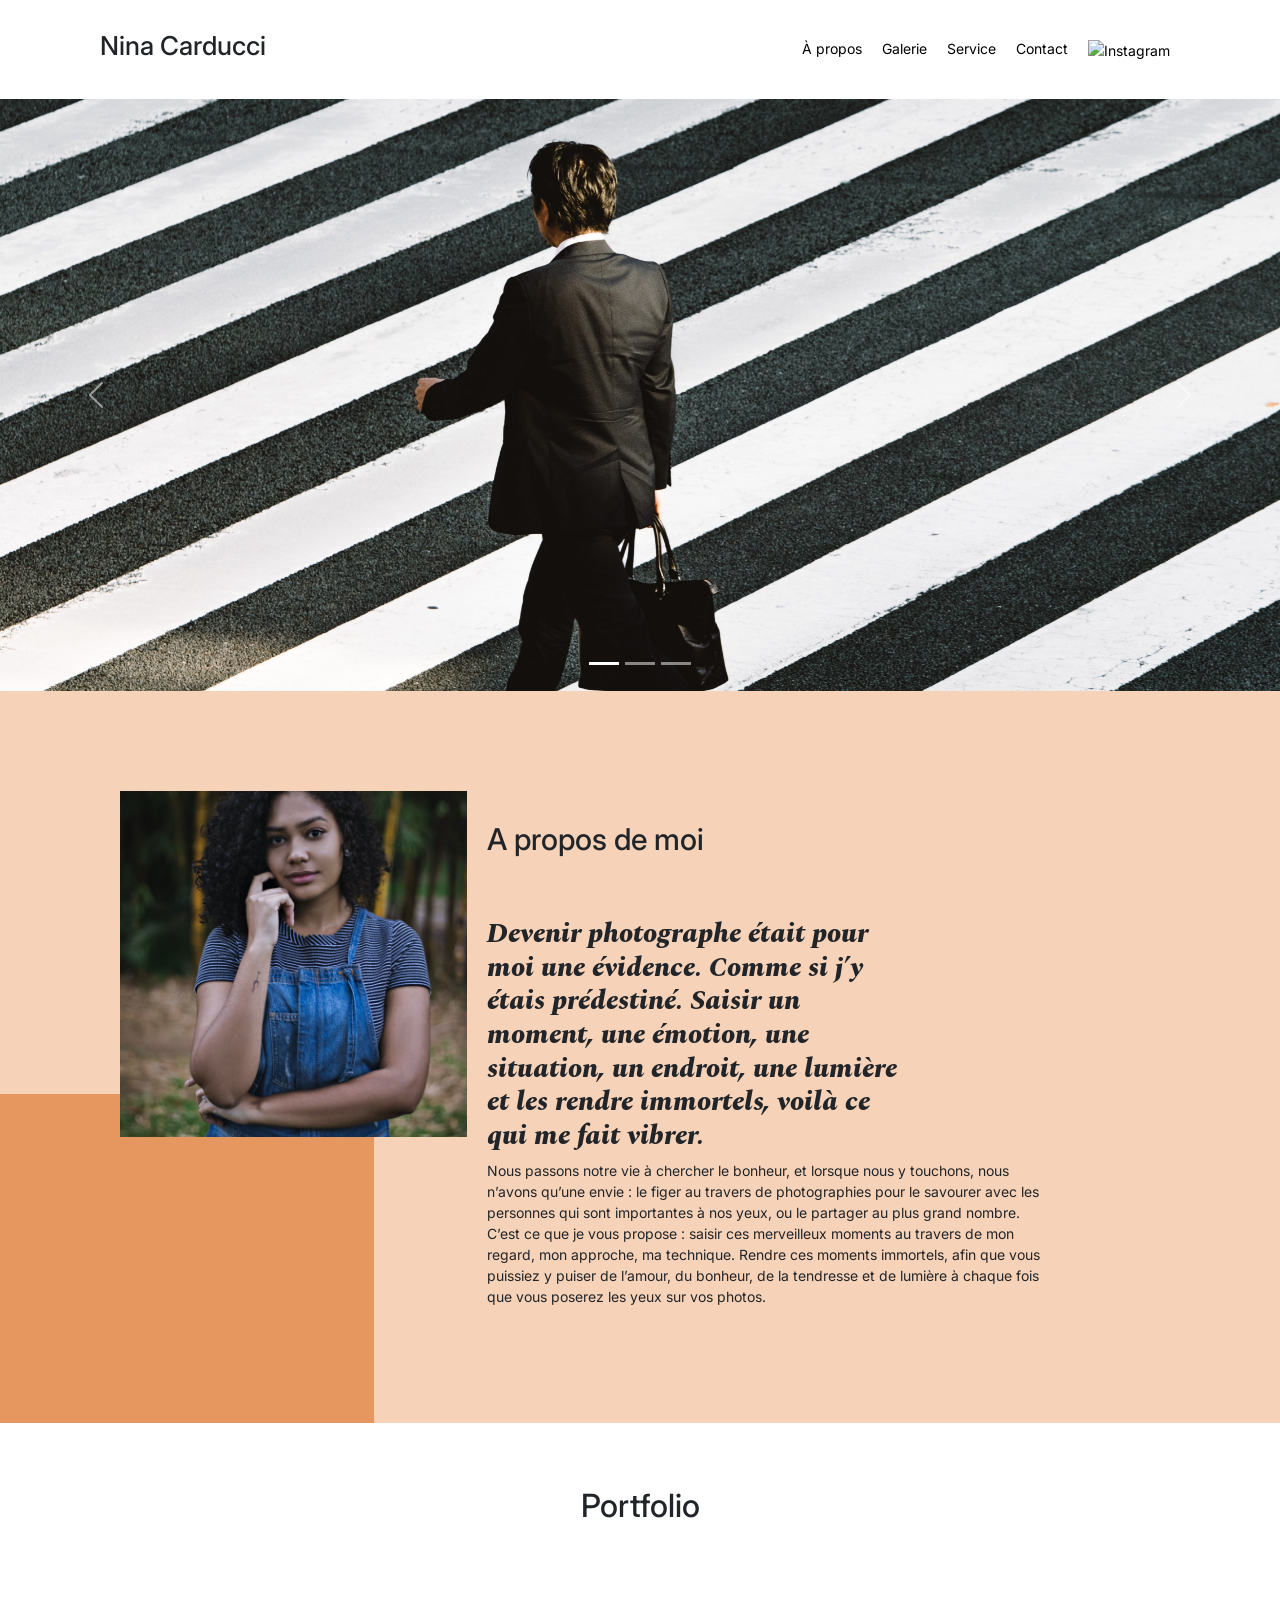
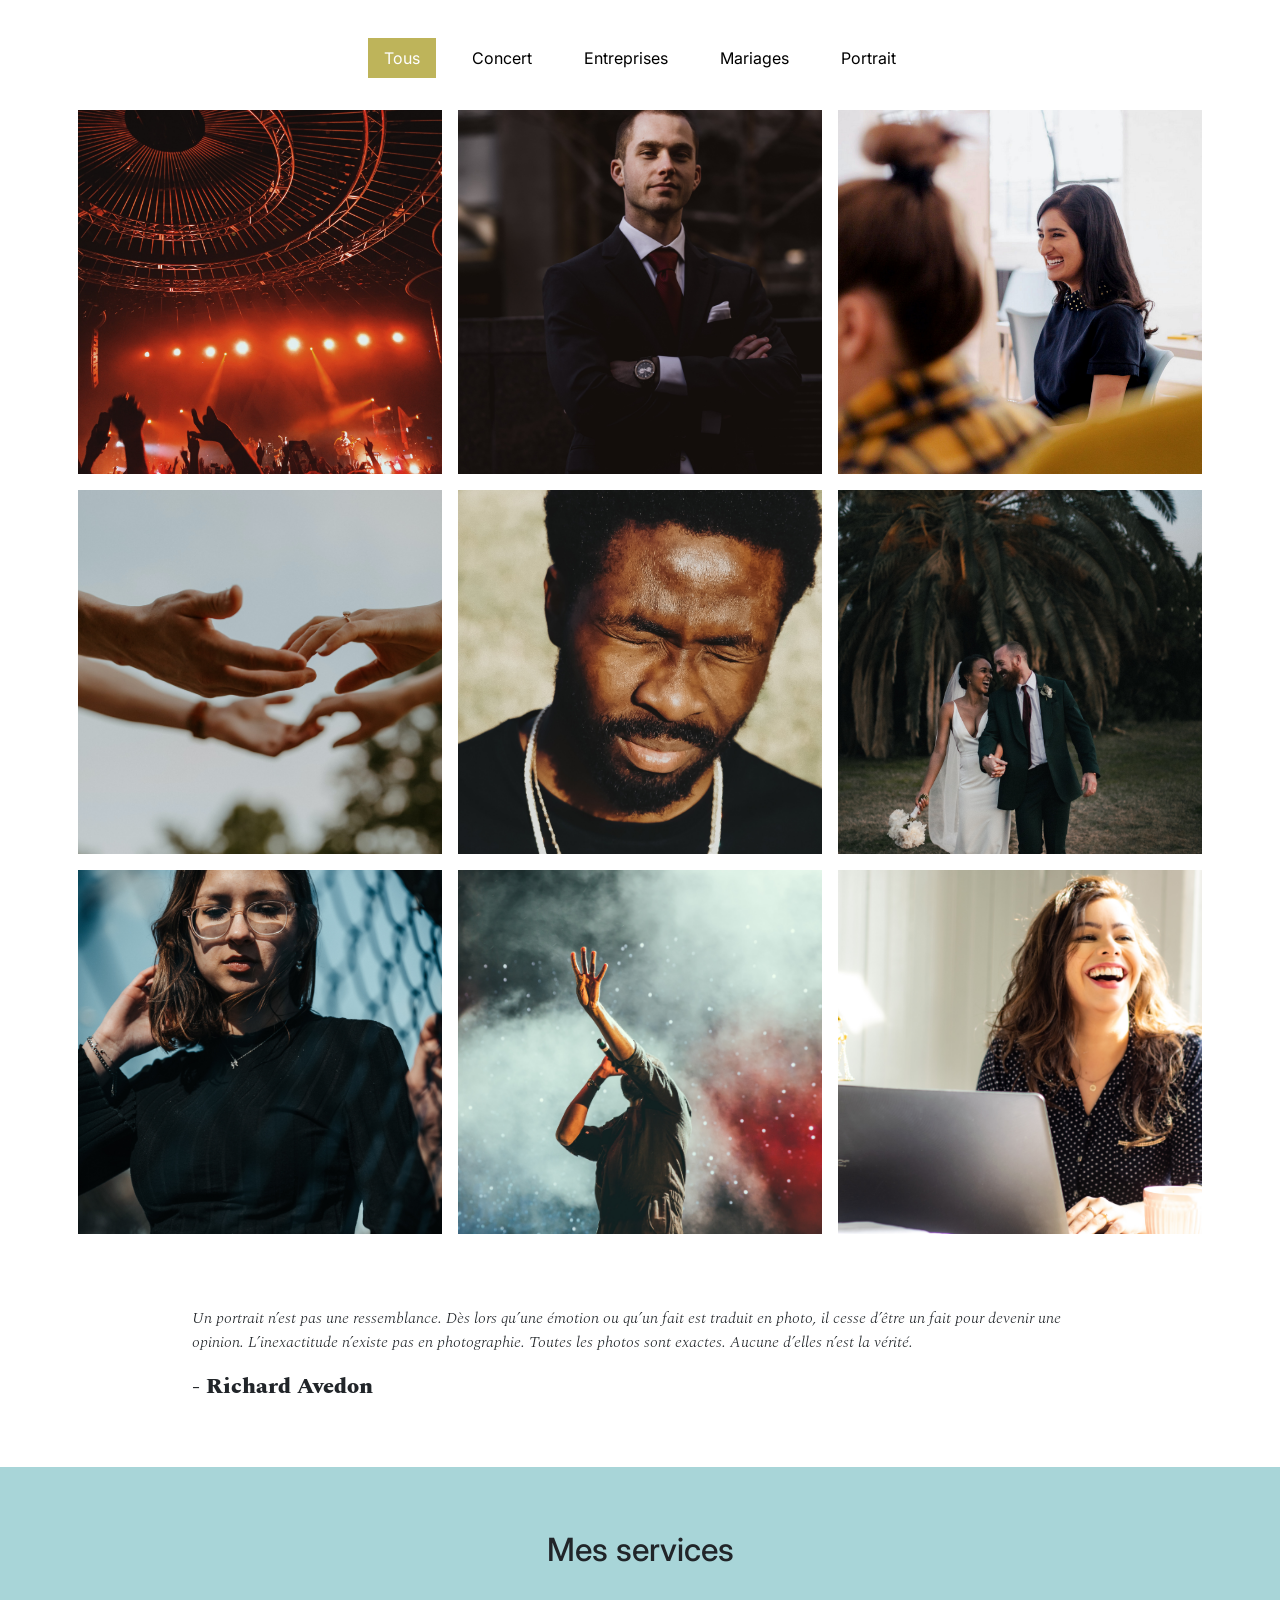
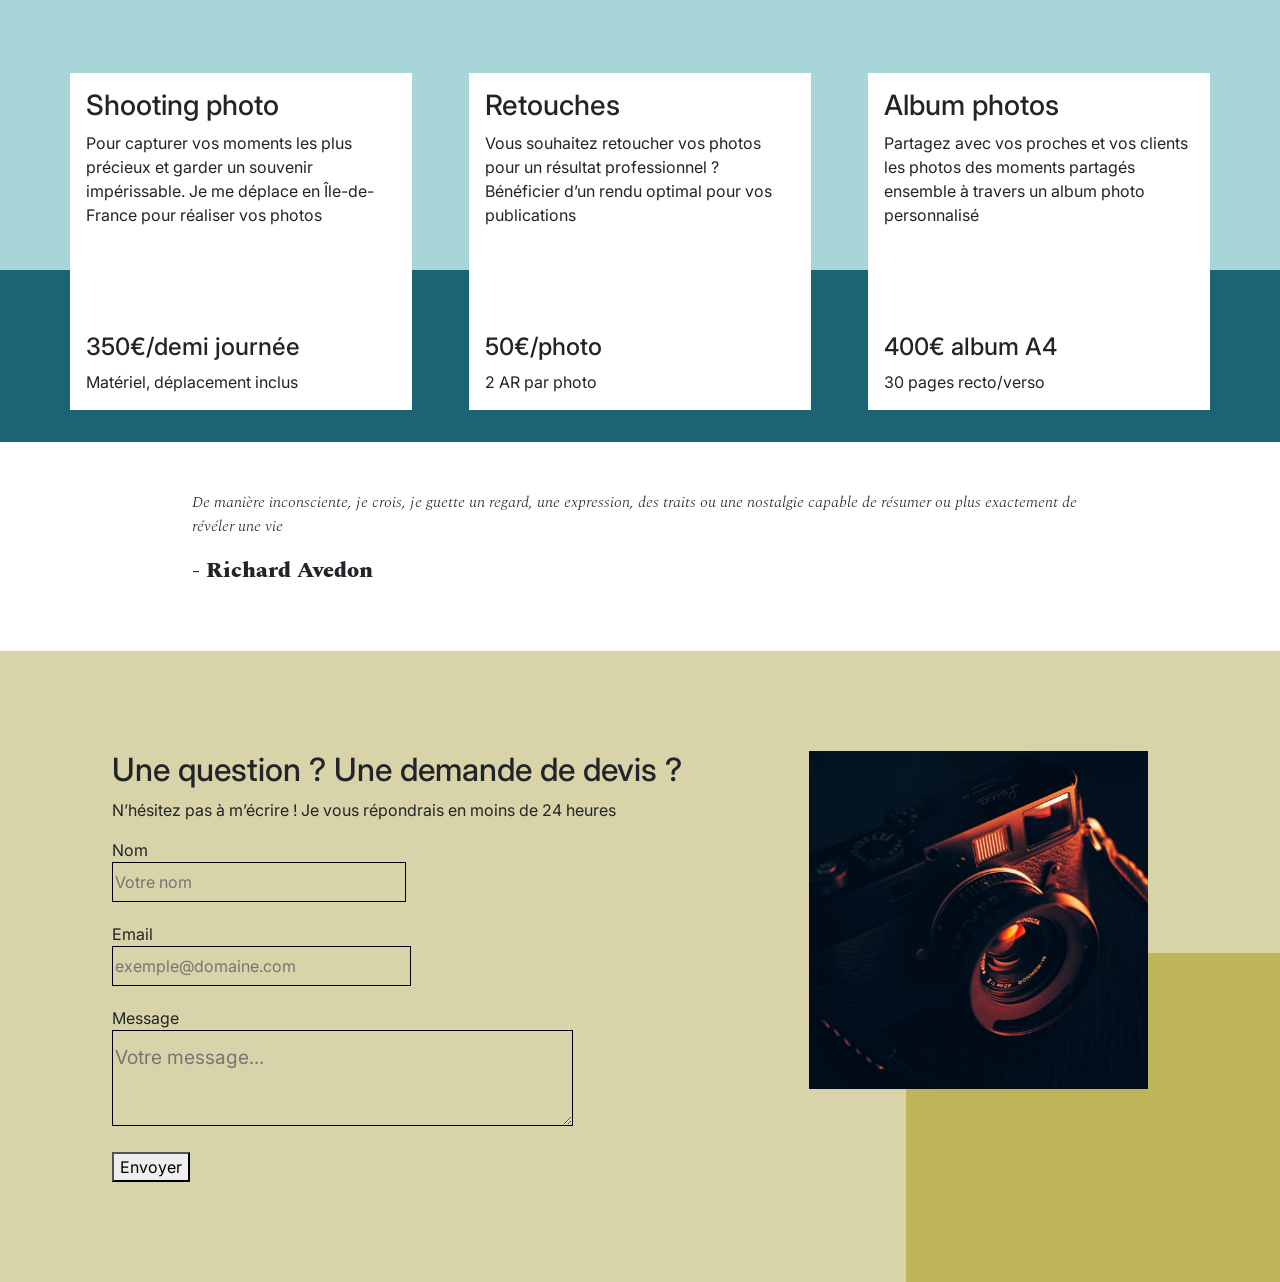
==== index.html @ a1574f68 "refonte" ====
<!DOCTYPE html>
<html lang="fr">


<head>
	<meta charset="UTF-8">
	<title>Nina Carducci - Artiste photographe</title>
	<meta name="viewport" content="width=device-width, initial-scale=1.0">

	<link rel="stylesheet" href="./assets/bootstrap/bootstrap.css">
	<link rel="stylesheet" href="./assets/style.css">
	<link rel="preconnect" href="https://fonts.googleapis.com">
	<link rel="preconnect" href="https://fonts.gstatic.com" crossorigin>
	<link href="https://fonts.googleapis.com/css2?family=Inter&family=Spectral:ital,wght@0,400;1,300;1,400;1,800&display=swap" rel="stylesheet">

	<script src="./assets/bootstrap/bootstrap.bundle.js"></script>
	<script src="https://code.jquery.com/jquery-3.4.1.min.js" integrity="sha256-CSXorXvZcTkaix6Yvo6HppcZGetbYMGWSFlBw8HfCJo=" crossorigin="anonymous"></script>
	<script src="./assets/maugallery.js"></script>
	<script src="./assets/scripts.js"></script>
</head>


<body>

<div class="top-header">
	<h1 class="name">Nina Carducci</h1>
	<div class="nav">   
		<ul>
			<li><a href="#about">À propos</a></li>
			<li><a href="#gallery">Galerie</a></li>
			<li><a href="#services">Service</a></li>
			<li><a href="#contact">Contact</a></li>
			<li><a class="social-link" href="https://www.instagram.com/ninacarducci.photo/?hl=fr" target="_blank"><img src="assets/opti-img/instagram.webp" alt="Instagram"></a></li>
		</ul>
	</div>
</div>

<div id="header">
	<div id="carouselExampleIndicators" class="carousel slide" data-bs-ride="carousel">
		<div class="carousel-indicators">
			<button type="button" data-bs-target="#carouselExampleIndicators" data-bs-slide-to="0" class="active" aria-current="true" aria-label="Slide 1"></button>
			<button type="button" data-bs-target="#carouselExampleIndicators" data-bs-slide-to="1" aria-label="Slide 2"></button>
			<button type="button" data-bs-target="#carouselExampleIndicators" data-bs-slide-to="2" aria-label="Slide 3"></button>
		</div>
		<div class="carousel-inner">
			<div class="carousel-item active">
				<img src="./assets/images/slider/ryoji-iwata-wUZjnOv7t0g-unsplash.jpg" class="d-block w-100" alt="Travailleur traversant la route">
			</div>
			<div class="carousel-item">
				<img src="./assets/images/slider/nicholas-green-nPz8akkUmDI-unsplash.jpg" class="d-block w-100" alt="foule en liesse">
			</div>
			<div class="carousel-item">
				<img src="./assets/images/slider/edward-cisneros-3_h6-1NPDGw-unsplash.jpg" class="d-block w-100" alt="Les mariés s'embrassent">
			</div>
		</div>
		<button class="carousel-control-prev" type="button" data-bs-target="#carouselExampleIndicators" data-bs-slide="prev">
			<span class="carousel-control-prev-icon" aria-hidden="true"></span>
			<span class="visually-hidden">Previous</span>
		</button>
		<button class="carousel-control-next" type="button" data-bs-target="#carouselExampleIndicators" data-bs-slide="next">
			<span class="carousel-control-next-icon" aria-hidden="true"></span>
			<span class="visually-hidden">Next</span>
		</button>
	</div>
</div>

<div id="about">
	<div class="picture left">
		<img src="./assets/images/nina.png" alt="Nina Carducci">
	</div>
	<div id="about-me">
		<h2 class="about-me__title">A propos de moi</h2>
		<h3 class="about-me__introduction">Devenir photographe était pour moi une évidence. Comme si j’y étais prédestiné. Saisir un moment, une émotion, une situation, un endroit, une lumière et les rendre immortels, voilà ce qui me fait vibrer.</h3>
		<p>Nous passons notre vie à chercher le bonheur, et lorsque nous y touchons, nous n’avons qu’une envie : le figer au travers de photographies pour le savourer avec les personnes qui sont importantes à nos yeux, ou le partager au plus grand nombre.
			C’est ce que je vous propose : saisir ces merveilleux moments au travers de mon regard, mon approche, ma technique. Rendre ces moments immortels, afin que vous puissiez y puiser de l’amour, du bonheur, de la tendresse et de lumière à chaque fois que vous poserez les yeux sur vos photos.</p>
	</div>
</div>

<div id="gallery">
	<h2 class="title">Portfolio</h2>
	<div class="container py-3">
		<div class="gallery" style="display: none">
			<img data-gallery-tag="Concert" class="gallery-item" src="./assets/images/gallery/concerts/aaron-paul-wnX-fXzB6Cw-unsplash.jpg" alt="mains levées d'une foule dans une salle de concert"/>
			<img data-gallery-tag="Entreprises" class="gallery-item" src="./assets/images/gallery/entreprise/ali-morshedlou-WMD64tMfc4k-unsplash.jpg" alt="portrait d'un homme en costume, les bras croisés"/>
			<img data-gallery-tag="Entreprises" class="gallery-item" src="./assets/images/gallery/entreprise/jason-goodman-tHO1_OuKbg0-unsplash.jpg" alt="Femme dans un espace co-working"/>
			<img data-gallery-tag="Mariages" class="gallery-item" src="./assets/images/gallery/mariage/hannah-busing-RvF2R_qMpRk-unsplash.jpg" alt="Mains de mariés se touchant dy bout des doigts"/>
			<img data-gallery-tag="Portrait" class="gallery-item" src="./assets/images/gallery/portraits/ade-tunji-rVkhWWZFAtQ-unsplash.jpg" alt="Portrait d'un homme vu de près au soleil les yeux fermés"/>
			<img data-gallery-tag="Mariages" class="gallery-item" src="./assets/images/gallery/mariage/jakob-owens-SiniLJkXhMc-unsplash.jpg" alt="Mariés riant sous un palmier"/>
			<img data-gallery-tag="Portrait" class="gallery-item" src="./assets/images/gallery/portraits/nino-van-prattenburg--443cl1uR_8-unsplash.jpg" alt="Portrait d'une femme devant un grillage"/>
			<img data-gallery-tag="Concert" class="gallery-item" src="./assets/images/gallery/concerts/austin-neill-hgO1wFPXl3I-unsplash.jpg" alt="Chanteur sur scène"/>
			<img data-gallery-tag="Entreprises" class="gallery-item" src="./assets/images/gallery/entreprise/mateus-campos-felipe-Fsgzm8N0hIY-unsplash.jpg" alt="Femme travaillant sur un ordinateur"/>
		</div>
	</div>
	<div class="quote">
		<figure>
			<blockquote>
				<p class="quote__text">Un portrait n’est pas une ressemblance. Dès lors qu’une émotion ou qu’un fait est traduit en photo, il cesse d’être un fait pour devenir une opinion. L’inexactitude n’existe pas en photographie. Toutes les photos sont exactes. Aucune d’elles n’est la vérité.</p>
			</blockquote>
			<figcaption class="quote__author">- Richard Avedon</figcaption>
		</figure>
	</div>
</div>
<div id="services">
	<h2 class="title">Mes services</h2>
	<div class="container">
		<div class="service">
			<div class="service__description">
				<h3>Shooting photo</h3>
				<p>Pour capturer vos moments les plus précieux et garder un souvenir impérissable. Je me déplace en Île-de-France pour réaliser vos photos</p>
			</div>
			<div class="service__price">
				<h4>350€/demi journée</h4>
				<span>Matériel, déplacement inclus</span>
			</div>

		</div>
		<div class="service">
			<div class="service__description">
				<h3>Retouches</h3>
				<p>Vous souhaitez retoucher vos photos pour un résultat professionnel ? Bénéficier d’un rendu optimal pour vos publications</p>
			</div>
			<div class="service__price">
				<h4>50€/photo</h4>
				<span>2 AR par photo</span>
			</div>
		</div>
		<div class="service">
			<div class="service__description">
				<h3>Album photos</h3>
				<p>Partagez avec vos proches et vos clients les photos des moments partagés ensemble à travers un album photo personnalisé</p>
			</div>
			<div class="service__price">
				<h4>400€ album A4</h4>
				<span>30 pages recto/verso</span>
			</div>
		</div>
	</div>
</div>
<div class="quote">
	<figure>
		<blockquote>
			<p class="quote__text">De manière inconsciente, je crois, je guette un regard, une expression, des traits ou une nostalgie capable de résumer ou plus exactement de révéler une vie</p>
		</blockquote>
		<figcaption class="quote__author">- Richard Avedon</figcaption>
	</figure>
</div>
<div id="contact">
	<div class="container">
		<div class="form-container">
			<h2>Une question ? Une demande de devis ?</h2>
			<p> N’hésitez pas à m’écrire ! Je vous répondrais en moins de 24 heures</p>
			<form action="/traitement-contact" method="post" class="contact-form">
				<div class="form-group">
					<label for="nom">Nom</label>
					<input type="text" name="nom" id="nom" required placeholder="Votre nom">
				</div>

				<div class="form-group">
					<label for="email">Email</label>
					<input type="email" name="email" id="email" required placeholder="exemple@domaine.com">
				</div>
				
				<div class="form-group">
					<label for="message">Message</label>
					<textarea name="message" id="message" cols="30" rows="6" required placeholder="Votre message..."></textarea>
				</div>
				
				<button type="submit">Envoyer</button>
			</form>
		</div>
		<div class="picture right">
			<img src="./assets/images/camera.png" alt="appareil photo">
		</div>
	</div>
</div>
</body>
</html>
---- assets/style.css ----
body {
	max-width: 1920px;
	margin: auto;
}
* {
	font-family: 'Inter';
	font-style: normal;
}
.top-header {
	background-color: white;
	position: sticky;
	top:0;
	z-index: 1000;
	display: flex;
	justify-content: space-between;
	padding-inline: 100px;
	padding-block: 30px;
	align-items: center;
}

.top-header .name {
	font-size: 26px;
}

.nav ul {
	display: flex;
	list-style-type: none;
	font-size: 14px;
	margin-bottom: 0;
}

.nav li {
	padding-inline: 10px;
}

.nav a {
	text-decoration: none;
	color: #000
}

.social-link img {
	width: 20px;
}

#about {
	display: flex;
	background-color: #F6D2B8;
	padding-inline: 100px;
	padding-block: 100px;
	position: relative;
}

.picture.left::before {
	content: ' ';
	background-color: #E5975F;
	width: 374px;
	height: 329px;
	position: absolute;
	bottom: 0;
	left: 0;
	z-index: -1;
}

.picture {
	flex: 1;
	margin: 0 20px;
	z-index: 0;
}

.picture img {
	width: 100%;

}
#about-me {
	flex: 2
}
.about-me__title {
	margin-top: 1em;
	margin-bottom: 60px;
	font-size: 30px;
}
.about-me__introduction {
	font-family: 'Spectral';
	font-weight: 800;
	font-style: italic;
	width: 60%;
}
#about-me p {
	width: 80%;
	font-size: 14px;
}

#gallery {
	/*	min-height: 100vh; */
}
.title{
	text-align: center;
	padding-block: 2em;
}
.gallery .nav {
	justify-content: center;
}
.nav-pills .nav-link.active, .nav-pills .show > .nav-link {
	color: #fff;
	background-color: #BEB45A;
	border-radius:0 ;
}
.nav-pills .nav-link {
	color: #000
}
.item-column {
	position: relative;
	margin-bottom: 0 !important;
	padding: 0;
}
.item-column::after{
	content: "";
	display: block;
	padding-bottom: 100%;

}
.gallery-item {
	position: absolute;
	width: 100%;
	height: 100%;
	object-fit: cover;
	padding: .5em;
}
.mg-prev, .mg-next {
	width: 30px;
	height: 30px;
	border-radius: 00%;
	justify-content: center;
	align-items: center;
	display: flex;
	font-size: 24px;
}

.quote {
	font-family: 'Spectral';
	font-style: italic;
	width: 70%;
	margin: auto;
	padding-block: 3em;
}
.quote__text {
	font-family: Spectral;
	font-style: italic;
	font-weight: 300;

}
.quote__author {
	font-family: Spectral;
	font-weight: 800;
	font-size: 22px;
}

#services {
	margin: auto;
	background-color: #A8D5D8 ;
	position: relative;
}
#services .container::before{
	content: ' ';
	background-color: #1C6474;
	position: absolute;
	width: 100%;
	height: 30%;
	bottom: 0;
	left: 0;
	z-index: 0;
}

#services .container {
	justify-content: space-between;
	display: flex;
	padding : 2em 0;

}

.service {
	background-color: white;
	max-width: 390px;
	width: 30%;
	height: 337px;
	padding: 1em;
	display: flex;
	flex-direction: column;
	justify-content: space-between;
	z-index: 1;
}

#contact {
	margin: auto;
	background-color: #D8D3A8 ;
	position: relative;
	padding-inline: 100px;
	padding-block: 100px;
}

#contact .container {
	display: flex;
}
.picture.right::before {
	content: ' ';
	background-color: #BEB45A;
	width: 374px;
	height: 329px;
	position: absolute;
	bottom: 0;
	right: 0;
	z-index: -1;
}
.form-container {
	flex : 2;

}
form {
	display: flex;
	flex-direction: column;
	width: 70%;
	align-items: flex-start;
}

form input {
	width: 100%;
	background-color: transparent;
	border: solid 1px;
	height: 2.5em;
	margin-bottom: 20px;
}

form textarea {
	width: 100%;
	background-color: transparent;
	border: solid 1px;
	height: 5em;
	line-height: 2.5em;
	font-size: 1.2em;
	margin-bottom: 20px;
}
input[type="submit"] {
	background-color: #BEB45A;
	padding: .5em 1em
}

@media all and (max-width: 1180px) {
	.picture {
		flex : 2;
	}
	#about, #contact .container {
		align-items: center;
	}
	.about-me__title {
		margin-top: 0;
		margin-bottom: 1em;
	}
	#about-me h6, #about-me p {
		width: 100%;
	}
}

@media all and (max-width: 1000px) {
	#about{
		flex-direction: column;

	}
	.picture {
		width: 50%;
	}
	.picture.left::before {
		width: 100%;
		height: 30%;
		position: absolute;
		bottom: auto;
		top: 0;
		left: 0;
		z-index: -1;
	}
	.about-me__title{
		text-align: center;
		margin-top: 1em;
	}
	#services .container {
		flex-direction: column;
	}
	.service {
		width: 100%;
		max-width: 100%;
		height: auto;
		margin: 2em 0
	}
	.service__description{
		margin-bottom: 1em;
	}

	#services .container::before{
		width: 30%;
		height: 100%;
		bottom: 0;
		right: 0;
		left: auto;
		z-index: 0;
	}

	#contact .container {
		flex-direction: column;
	}
	#contact .picture.right {
		margin-top: 1em;
	}
	.picture.right::before {
		width: 100%;
		height: 30%;
		position: absolute;
		bottom: 0;
		right: 0;
		z-index: -1;
	}
}

@media all and (max-width: 650px) {
	.top-header {
		flex-direction: column;
		padding-inline: 0;
	}
	.top-header .nav, .top-header .nav ul {
		width: 100%;
		padding: 0 0 0 0;
	}
	.top-header .nav li {
		flex: 1;
		padding-block: 1em;
		text-align: center;
	}
	.picture.left::before, .picture.right::before {
		height: 150px;
	}
	#services .container {
		align-items: center;
	}
	.service {
		max-width: 90%;
	}
	#about, #contact {
		padding-inline: 2em;
		padding-block: 2em;
	}
	form {
		width: 100%;
	}
	.picture {
		width: 80%;
	}
}
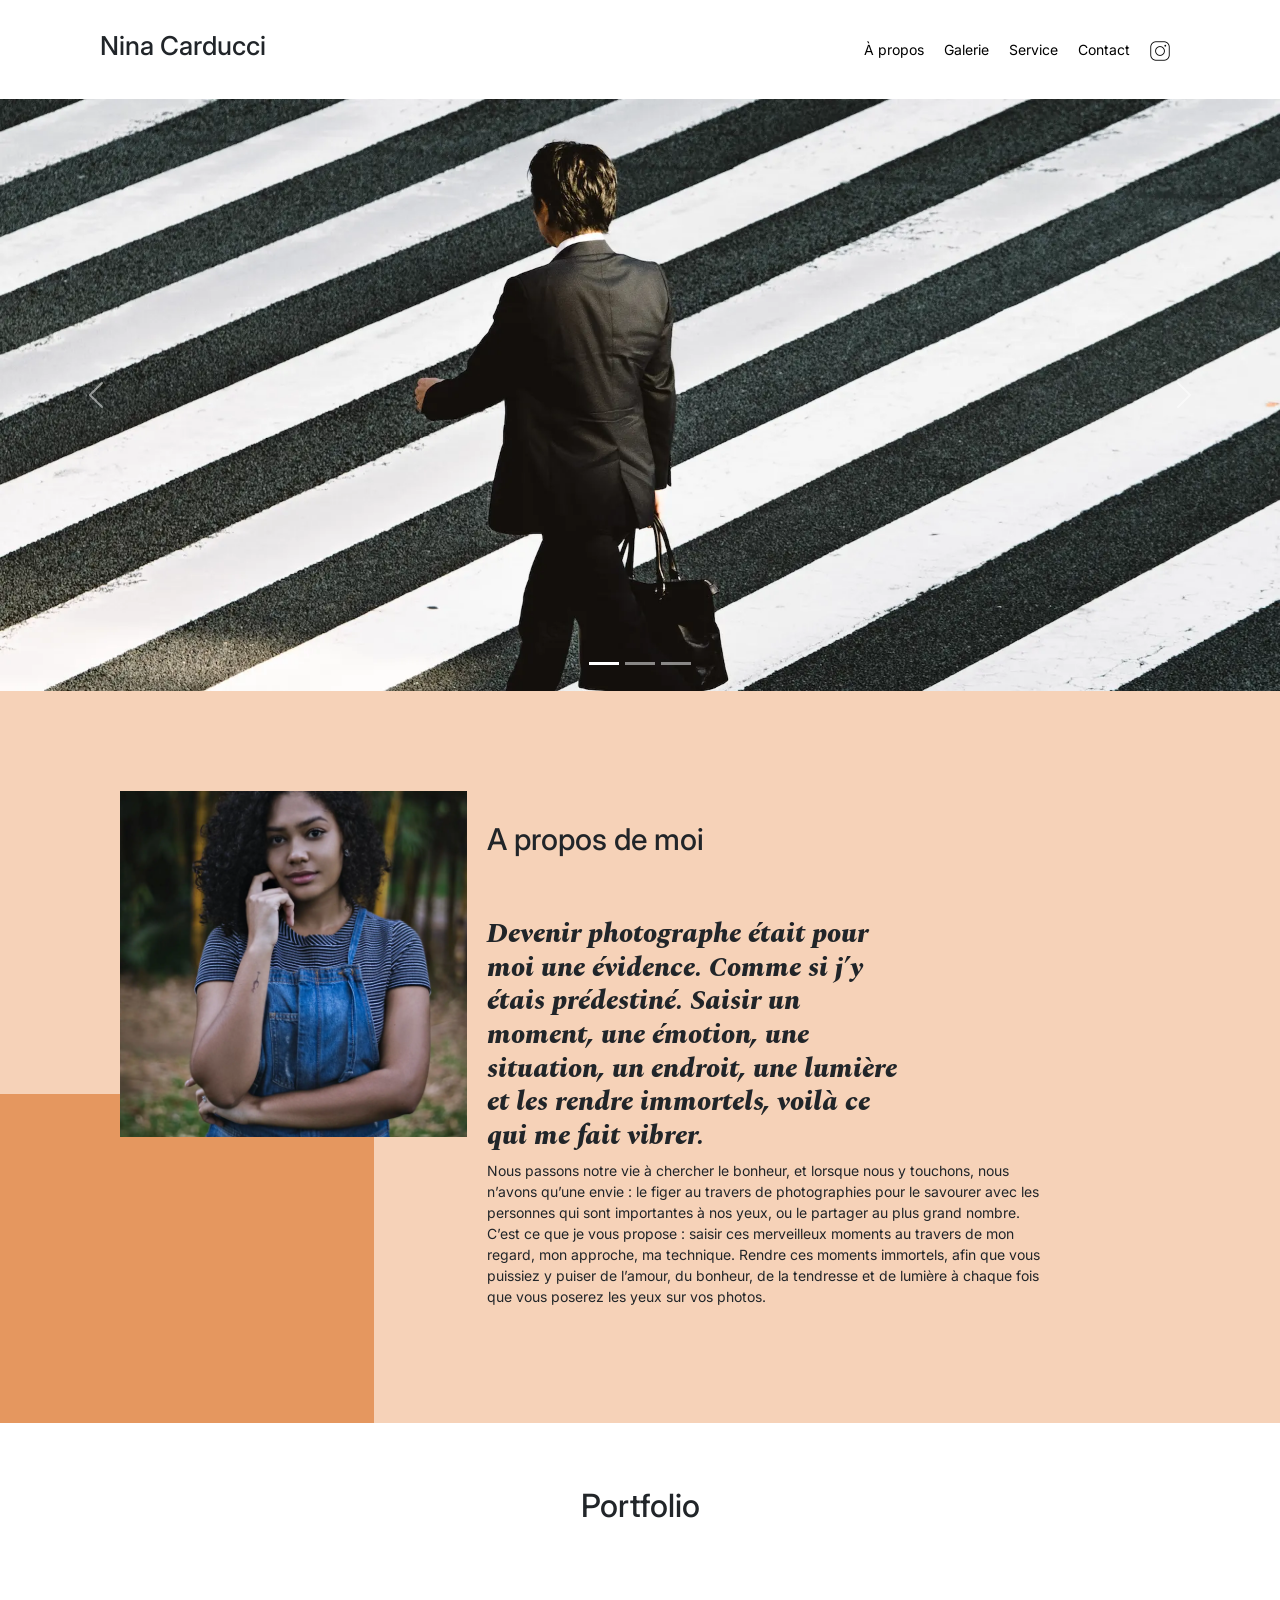
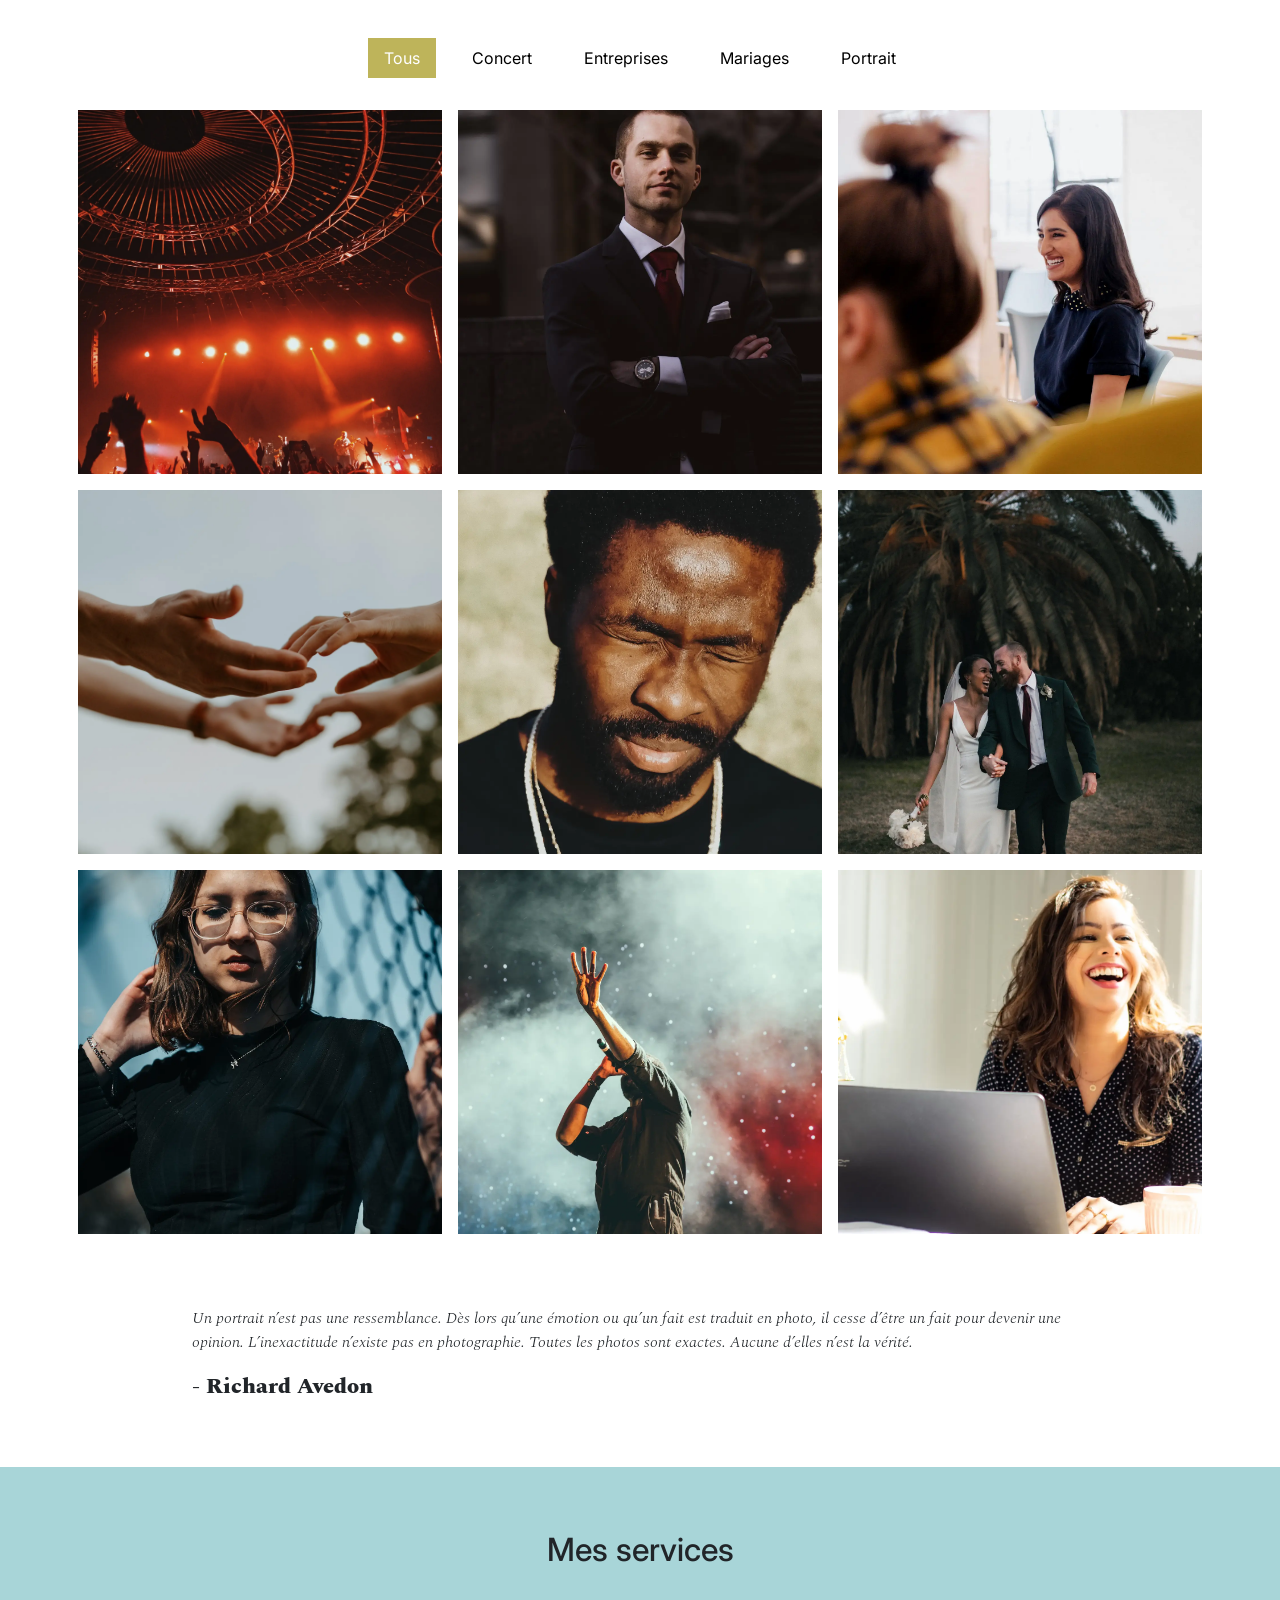
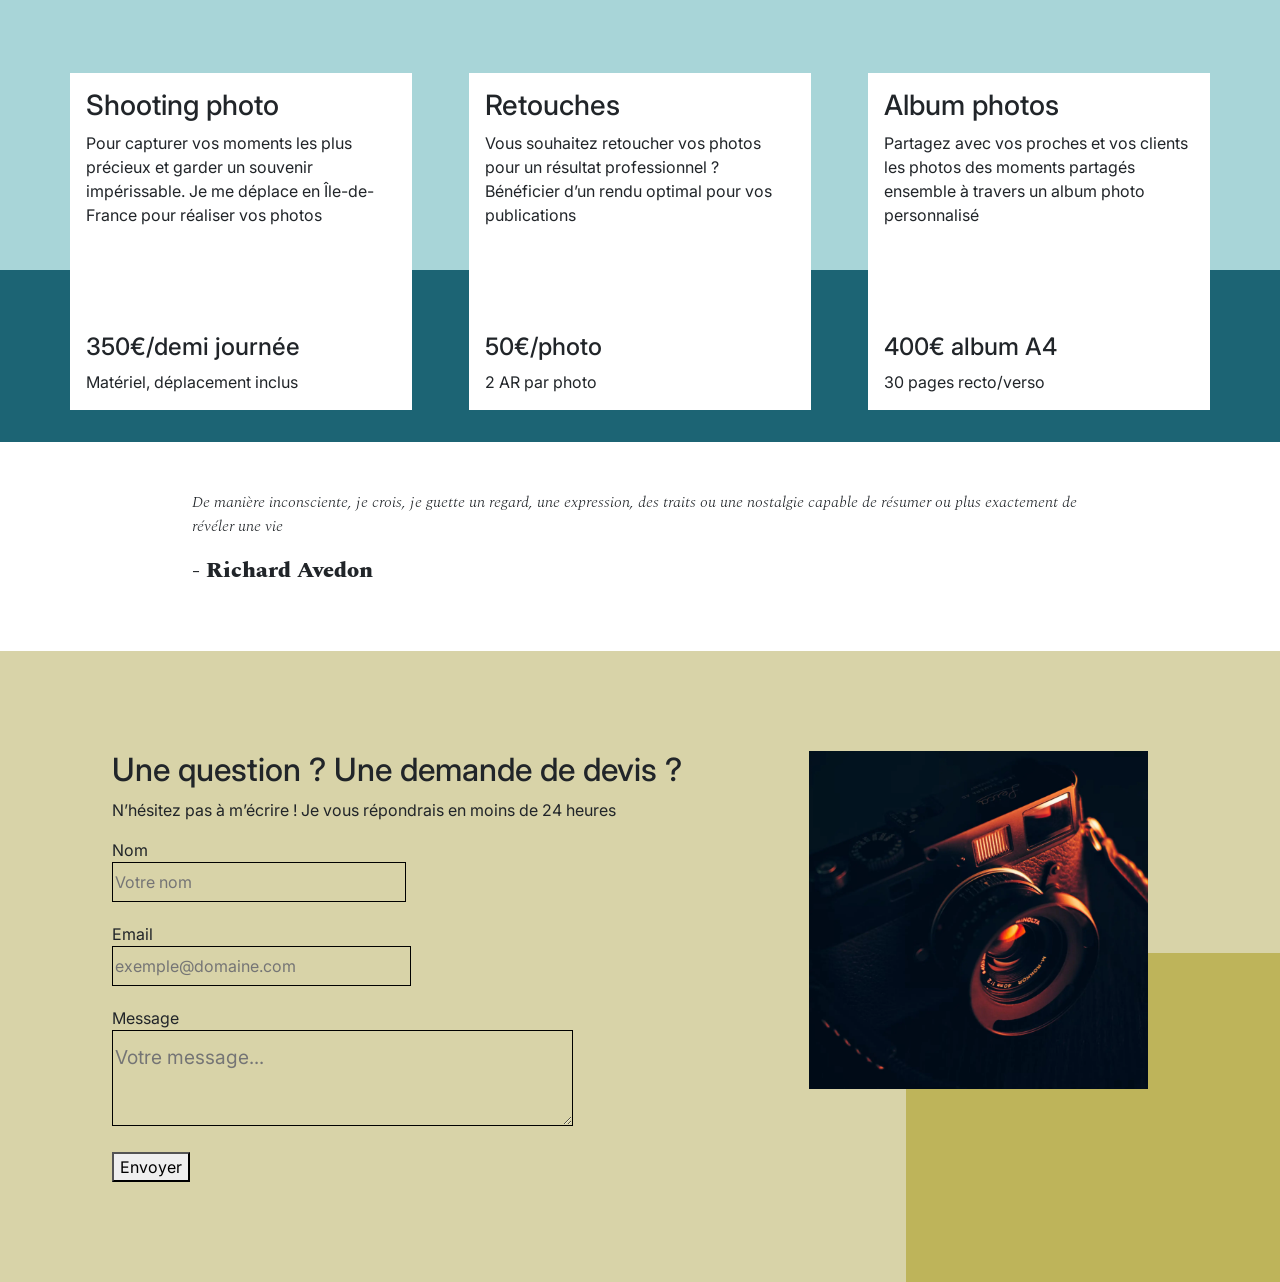
==== commit a5fb5df9: "images" ====
--- a/index.html
+++ b/index.html
@@ -30,7 +30,7 @@
 			<li><a href="#gallery">Galerie</a></li>
 			<li><a href="#services">Service</a></li>
 			<li><a href="#contact">Contact</a></li>
-			<li><a class="social-link" href="https://www.instagram.com/ninacarducci.photo/?hl=fr" target="_blank"><img src="assets/opti-img/instagram.webp" alt="Instagram"></a></li>
+			<li><a class="social-link" href="https://www.instagram.com/ninacarducci.photo/?hl=fr" target="_blank"><img src="assets/images/instagram.webp" alt="Instagram"></a></li>
 		</ul>
 	</div>
 </div>
@@ -44,13 +44,13 @@
 		</div>
 		<div class="carousel-inner">
 			<div class="carousel-item active">
-				<img src="./assets/images/slider/ryoji-iwata-wUZjnOv7t0g-unsplash.jpg" class="d-block w-100" alt="Travailleur traversant la route">
+				<img src="./assets/images/slider/surlechemin.webp" class="d-block w-100" alt="Travailleur traversant la route">
 			</div>
 			<div class="carousel-item">
-				<img src="./assets/images/slider/nicholas-green-nPz8akkUmDI-unsplash.jpg" class="d-block w-100" alt="foule en liesse">
+				<img src="./assets/images/slider/foule.webp" class="d-block w-100" alt="foule en liesse">
 			</div>
 			<div class="carousel-item">
-				<img src="./assets/images/slider/edward-cisneros-3_h6-1NPDGw-unsplash.jpg" class="d-block w-100" alt="Les mariés s'embrassent">
+				<img src="./assets/images/slider/maries.webp" class="d-block w-100" alt="Les mariés s'embrassent">
 			</div>
 		</div>
 		<button class="carousel-control-prev" type="button" data-bs-target="#carouselExampleIndicators" data-bs-slide="prev">
@@ -66,7 +66,7 @@
 
 <div id="about">
 	<div class="picture left">
-		<img src="./assets/images/nina.png" alt="Nina Carducci">
+		<img src="./assets/images/nina.webp" alt="Nina Carducci">
 	</div>
 	<div id="about-me">
 		<h2 class="about-me__title">A propos de moi</h2>
@@ -80,15 +80,15 @@
 	<h2 class="title">Portfolio</h2>
 	<div class="container py-3">
 		<div class="gallery" style="display: none">
-			<img data-gallery-tag="Concert" class="gallery-item" src="./assets/images/gallery/concerts/aaron-paul-wnX-fXzB6Cw-unsplash.jpg" alt="mains levées d'une foule dans une salle de concert"/>
-			<img data-gallery-tag="Entreprises" class="gallery-item" src="./assets/images/gallery/entreprise/ali-morshedlou-WMD64tMfc4k-unsplash.jpg" alt="portrait d'un homme en costume, les bras croisés"/>
-			<img data-gallery-tag="Entreprises" class="gallery-item" src="./assets/images/gallery/entreprise/jason-goodman-tHO1_OuKbg0-unsplash.jpg" alt="Femme dans un espace co-working"/>
-			<img data-gallery-tag="Mariages" class="gallery-item" src="./assets/images/gallery/mariage/hannah-busing-RvF2R_qMpRk-unsplash.jpg" alt="Mains de mariés se touchant dy bout des doigts"/>
-			<img data-gallery-tag="Portrait" class="gallery-item" src="./assets/images/gallery/portraits/ade-tunji-rVkhWWZFAtQ-unsplash.jpg" alt="Portrait d'un homme vu de près au soleil les yeux fermés"/>
-			<img data-gallery-tag="Mariages" class="gallery-item" src="./assets/images/gallery/mariage/jakob-owens-SiniLJkXhMc-unsplash.jpg" alt="Mariés riant sous un palmier"/>
-			<img data-gallery-tag="Portrait" class="gallery-item" src="./assets/images/gallery/portraits/nino-van-prattenburg--443cl1uR_8-unsplash.jpg" alt="Portrait d'une femme devant un grillage"/>
-			<img data-gallery-tag="Concert" class="gallery-item" src="./assets/images/gallery/concerts/austin-neill-hgO1wFPXl3I-unsplash.jpg" alt="Chanteur sur scène"/>
-			<img data-gallery-tag="Entreprises" class="gallery-item" src="./assets/images/gallery/entreprise/mateus-campos-felipe-Fsgzm8N0hIY-unsplash.jpg" alt="Femme travaillant sur un ordinateur"/>
+			<img data-gallery-tag="Concert" class="gallery-item" src="./assets/images/gallery/concerts/concert-foule.webp" alt="mains levées d'une foule dans une salle de concert"/>
+			<img data-gallery-tag="Entreprises" class="gallery-item" src="./assets/images/gallery/entreprise/entreprise-debout.webp" alt="portrait d'un homme en costume, les bras croisés"/>
+			<img data-gallery-tag="Entreprises" class="gallery-item" src="./assets/images/gallery/entreprise/entreprise-coworking.webp" alt="Femme dans un espace co-working"/>
+			<img data-gallery-tag="Mariages" class="gallery-item" src="./assets/images/gallery/mariage/maries-mains.webp" alt="Mains de mariés se touchant dy bout des doigts"/>
+			<img data-gallery-tag="Portrait" class="gallery-item" src="./assets/images/gallery/portraits/portrait-homme.webp" alt="Portrait d'un homme vu de près au soleil les yeux fermés"/>
+			<img data-gallery-tag="Mariages" class="gallery-item" src="./assets/images/gallery/mariage/maries-palmiers.webp" alt="Mariés riant sous un palmier"/>
+			<img data-gallery-tag="Portrait" class="gallery-item" src="./assets/images/gallery/portraits/portait-femme.webp" alt="Portrait d'une femme devant un grillage"/>
+			<img data-gallery-tag="Concert" class="gallery-item" src="./assets/images/gallery/concerts/concert-chanteur.webp" alt="Chanteur sur scène"/>
+			<img data-gallery-tag="Entreprises" class="gallery-item" src="./assets/images/gallery/entreprise/entreprise-ordinateur.webp" alt="Femme travaillant sur un ordinateur"/>
 		</div>
 	</div>
 	<div class="quote">
@@ -169,7 +169,7 @@
 			</form>
 		</div>
 		<div class="picture right">
-			<img src="./assets/images/camera.png" alt="appareil photo">
+			<img src="./assets/images/camera.webp" alt="appareil photo">
 		</div>
 	</div>
 </div>
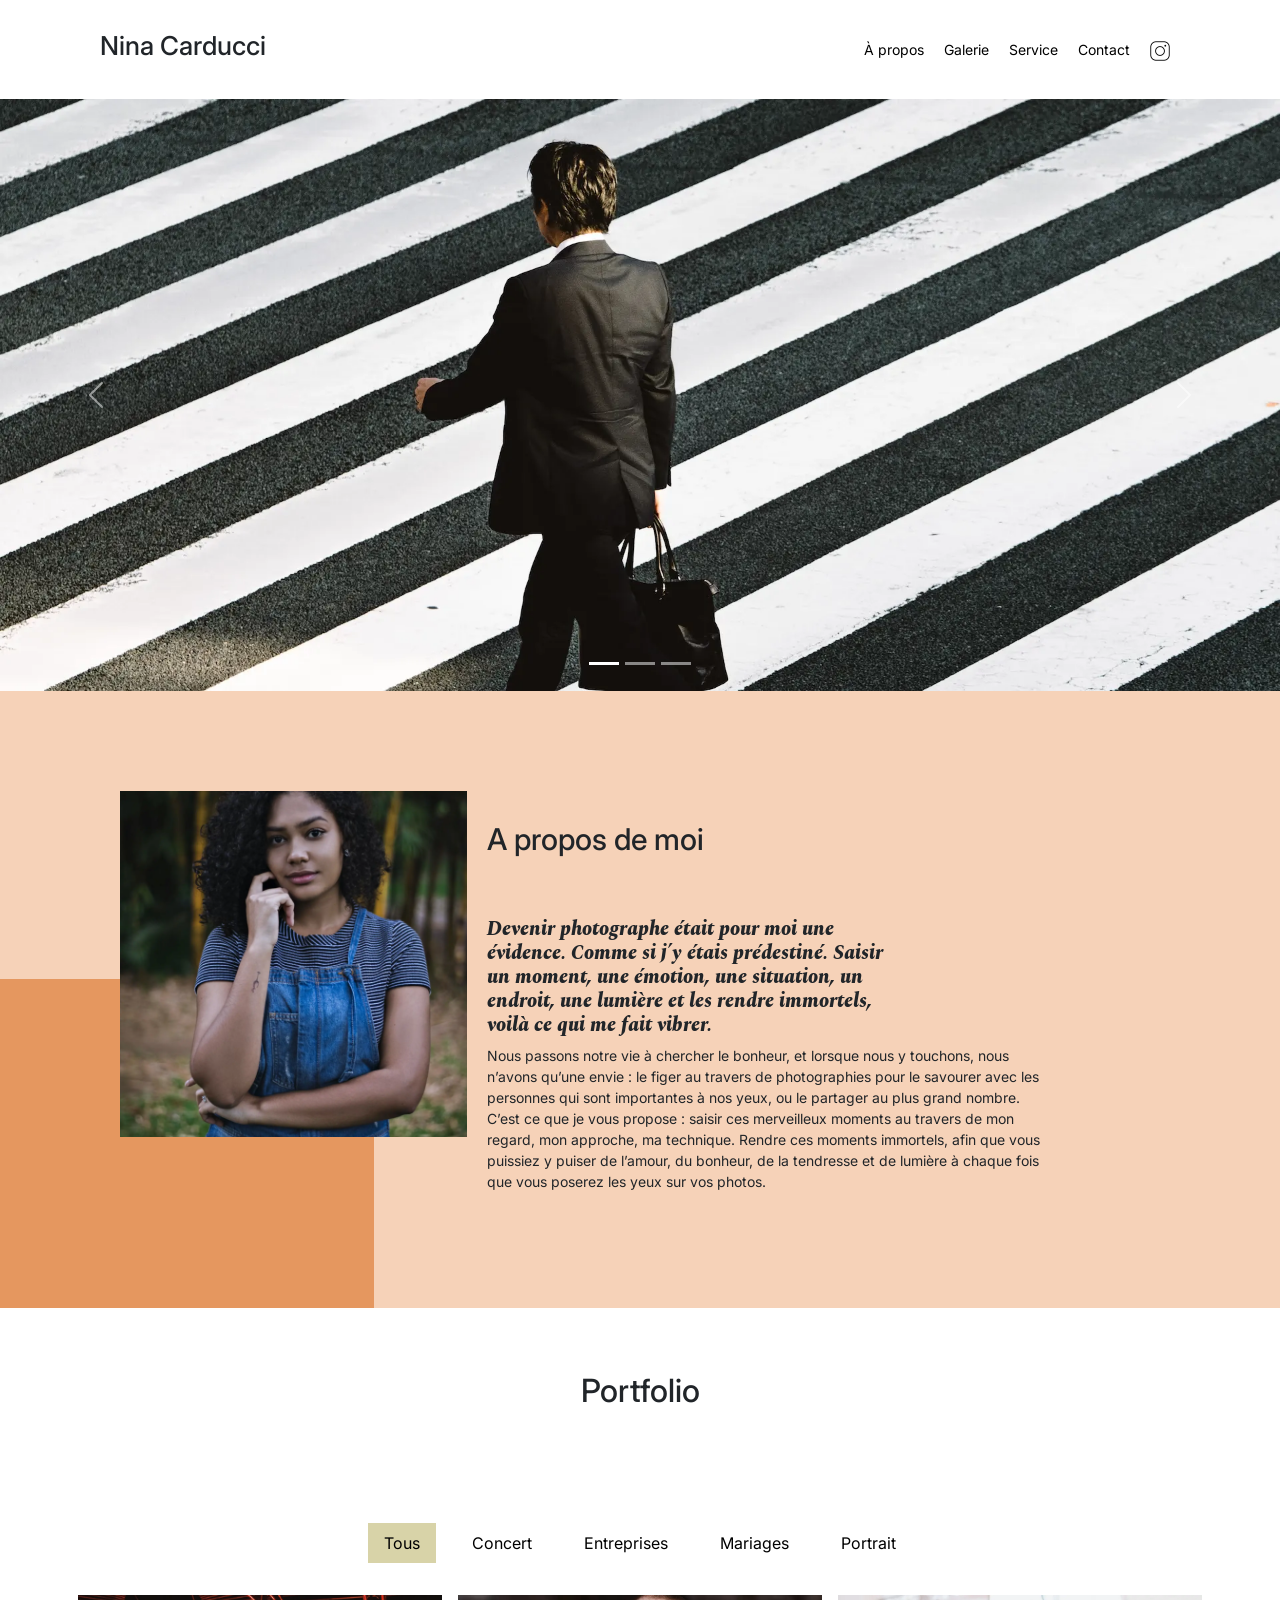
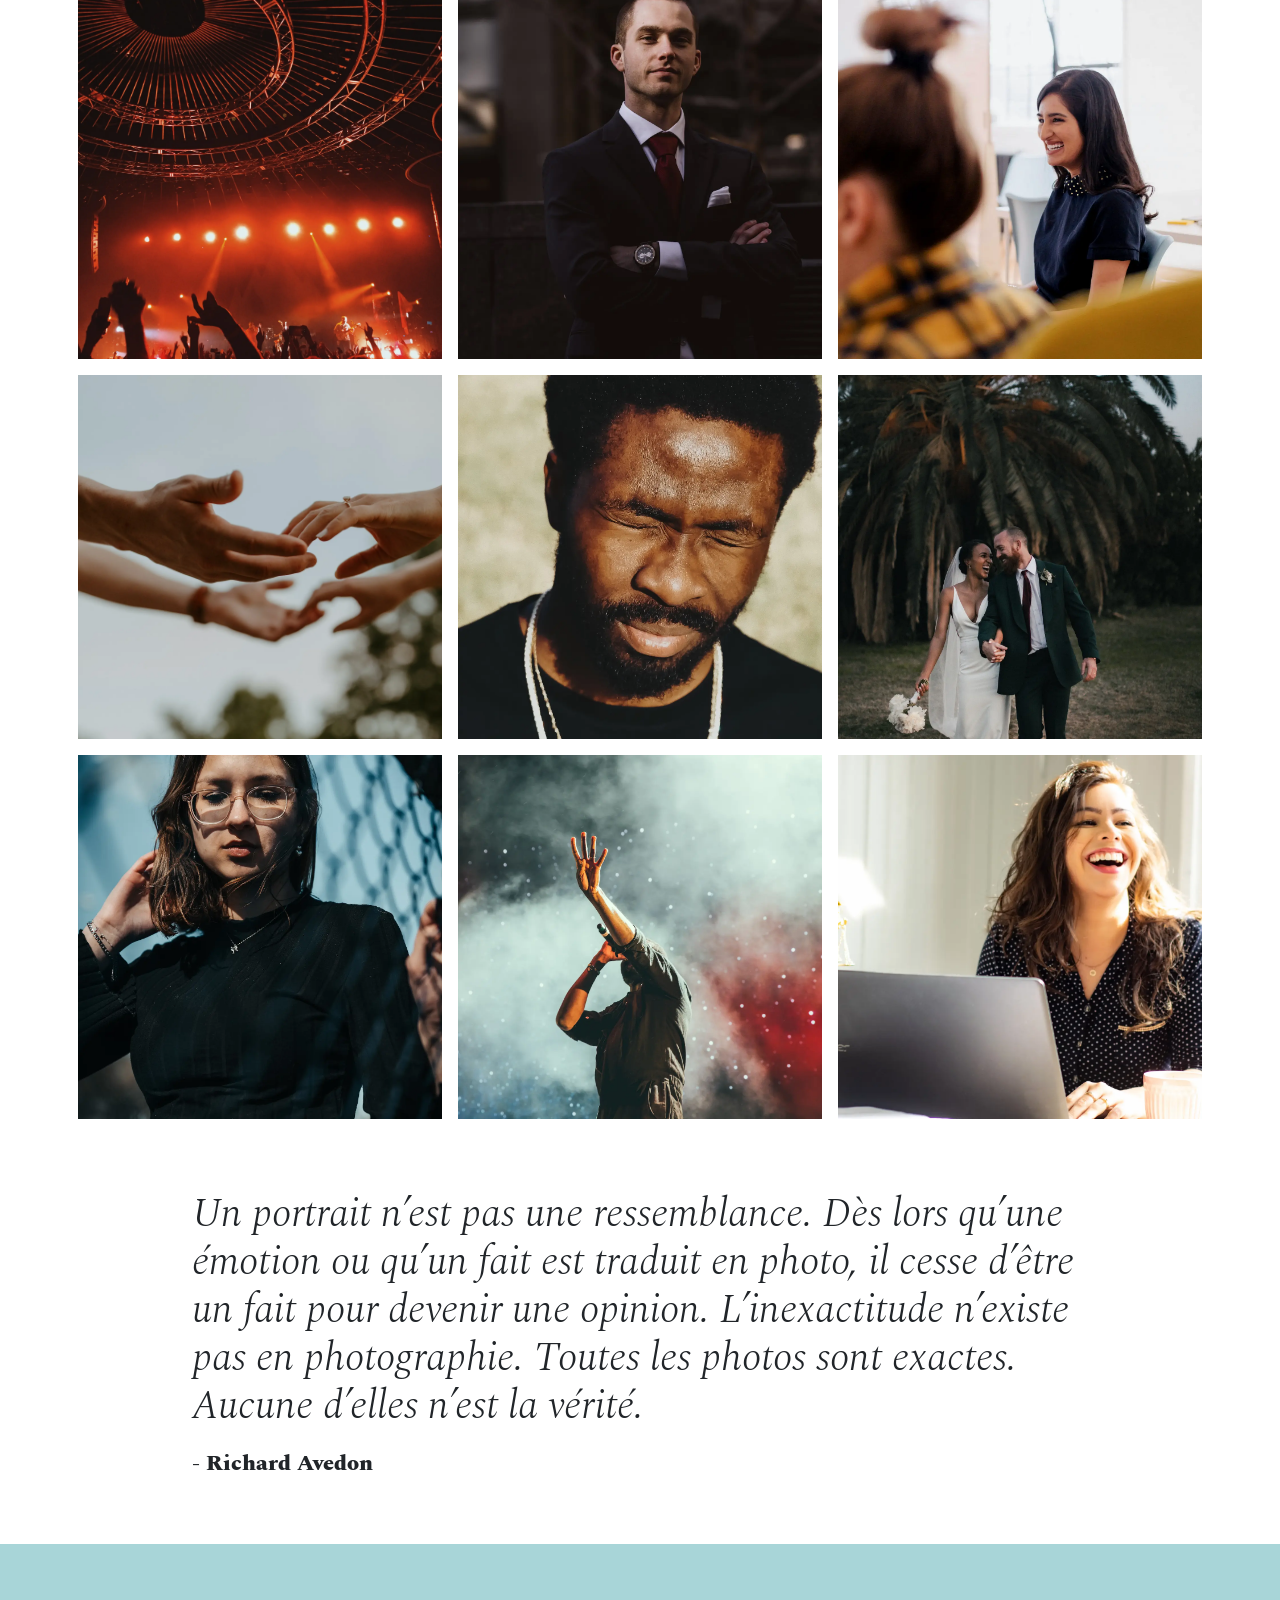
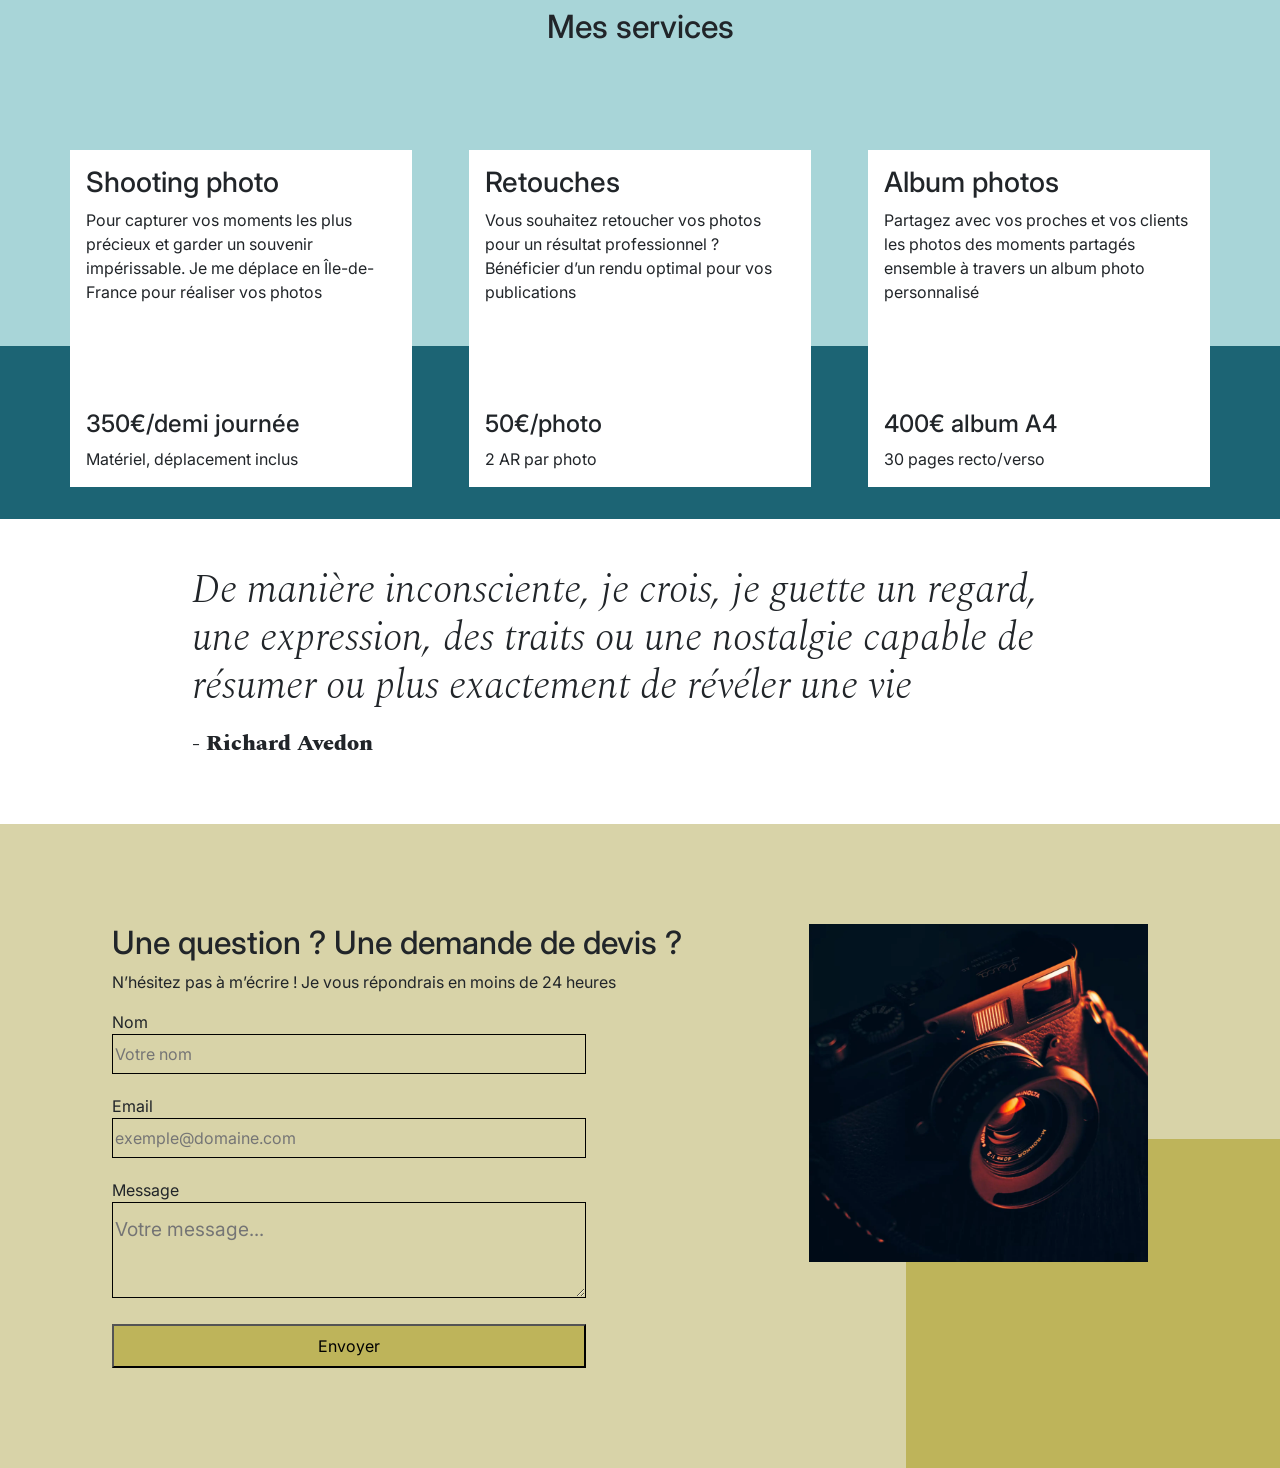
==== commit 36a7844d: "opengraph" ====
--- a/index.html
+++ b/index.html
@@ -17,6 +17,47 @@
 	<script src="https://code.jquery.com/jquery-3.4.1.min.js" integrity="sha256-CSXorXvZcTkaix6Yvo6HppcZGetbYMGWSFlBw8HfCJo=" crossorigin="anonymous"></script>
 	<script src="./assets/maugallery.js"></script>
 	<script src="./assets/scripts.js"></script>
+
+	<meta property="og:title" content="Nina Carducci - Artiste photographe" />
+	<meta property="og:description" content="Découvrez le portfolio de Nina Carducci, photographe professionnelle spécialisée dans les portraits, mariages et événements à Bordeaux." />
+	<meta property="og:url" content="https://maeva-gele.github.io/Nina-carducci/" />
+	<meta property="og:image" content="https://maeva-gele.github.io/Nina-carducci/assets/images/nina.webp" />
+	<meta property="og:type" content="business.business" />
+	<meta property="og:locale" content="fr_FR" />
+
+	<meta property="business:contact_data:street_address" content="68 avenue Alsace-Lorraine" />
+    <meta property="business:contact_data:locality" content="Bordeaux" />
+    <meta property="business:contact_data:postal_code" content="33200" />
+    <meta property="business:contact_data:country_name" content="France" />
+    <meta property="business:contact_data:phone_number" content="+33556677889" />
+
+	<script type="application/ld+json"> 
+		{
+			"@context": "https://schema.org",
+			"@type": "LocalBusiness",
+			"name": "Nina Carducci",
+			"image": "https://maeva-gele.github.io/Nina-carducci/assets/images/nina.webp",
+			"telephone": "+33556677889",
+			"address": {
+				"@type": "PostalAddress",
+				"streetAddress": "68 avenue Alsace-Lorraine",
+				"addressLocality": "Bordeaux",
+				"postalCode": "33200",
+				"addressCountry": "FR"
+			},
+			"sameAs": [
+				"https://www.instagram.com/ninacarducci.photo/?hl=fr"
+			],
+			"openingHoursSpecification": [
+				{
+					"@type": "OpeningHoursSpecification",
+					"dayOfWeek": ["Monday", "Tuesday", "Wednesday", "Thursday", "Friday"],
+					"opens": "10:00",
+					"closes": "19:00"
+				}
+			]
+		}
+	</script>
 </head>
 
 
--- a/assets/style.css
+++ b/assets/style.css
@@ -80,6 +80,7 @@
 	font-size: 30px;
 }
 .about-me__introduction {
+	font-size: 20px;
 	font-family: 'Spectral';
 	font-weight: 800;
 	font-style: italic;
@@ -90,9 +91,6 @@
 	font-size: 14px;
 }
 
-#gallery {
-	/*	min-height: 100vh; */
-}
 .title{
 	text-align: center;
 	padding-block: 2em;
@@ -101,8 +99,8 @@
 	justify-content: center;
 }
 .nav-pills .nav-link.active, .nav-pills .show > .nav-link {
-	color: #fff;
-	background-color: #BEB45A;
+	color: #000;
+	background-color: #D8D3A8;
 	border-radius:0 ;
 }
 .nav-pills .nav-link {
@@ -144,6 +142,8 @@
 	padding-block: 3em;
 }
 .quote__text {
+	font-size:  2.5rem;
+	line-height: 1.2em;
 	font-family: Spectral;
 	font-style: italic;
 	font-weight: 300;
@@ -221,6 +221,9 @@
 	width: 70%;
 	align-items: flex-start;
 }
+form .form-group{
+	width: 100%;
+}
 
 form input {
 	width: 100%;
@@ -239,9 +242,10 @@
 	font-size: 1.2em;
 	margin-bottom: 20px;
 }
-input[type="submit"] {
+button[type="submit"] {
 	background-color: #BEB45A;
-	padding: .5em 1em
+	padding: .5em 1em;
+	width: 100%;
 }
 
 @media all and (max-width: 1180px) {
@@ -255,7 +259,7 @@
 		margin-top: 0;
 		margin-bottom: 1em;
 	}
-	#about-me h6, #about-me p {
+	#about-me .about-me__introduction, #about-me p {
 		width: 100%;
 	}
 }
@@ -352,5 +356,4 @@
 	.picture {
 		width: 80%;
 	}
-}
-
+}
